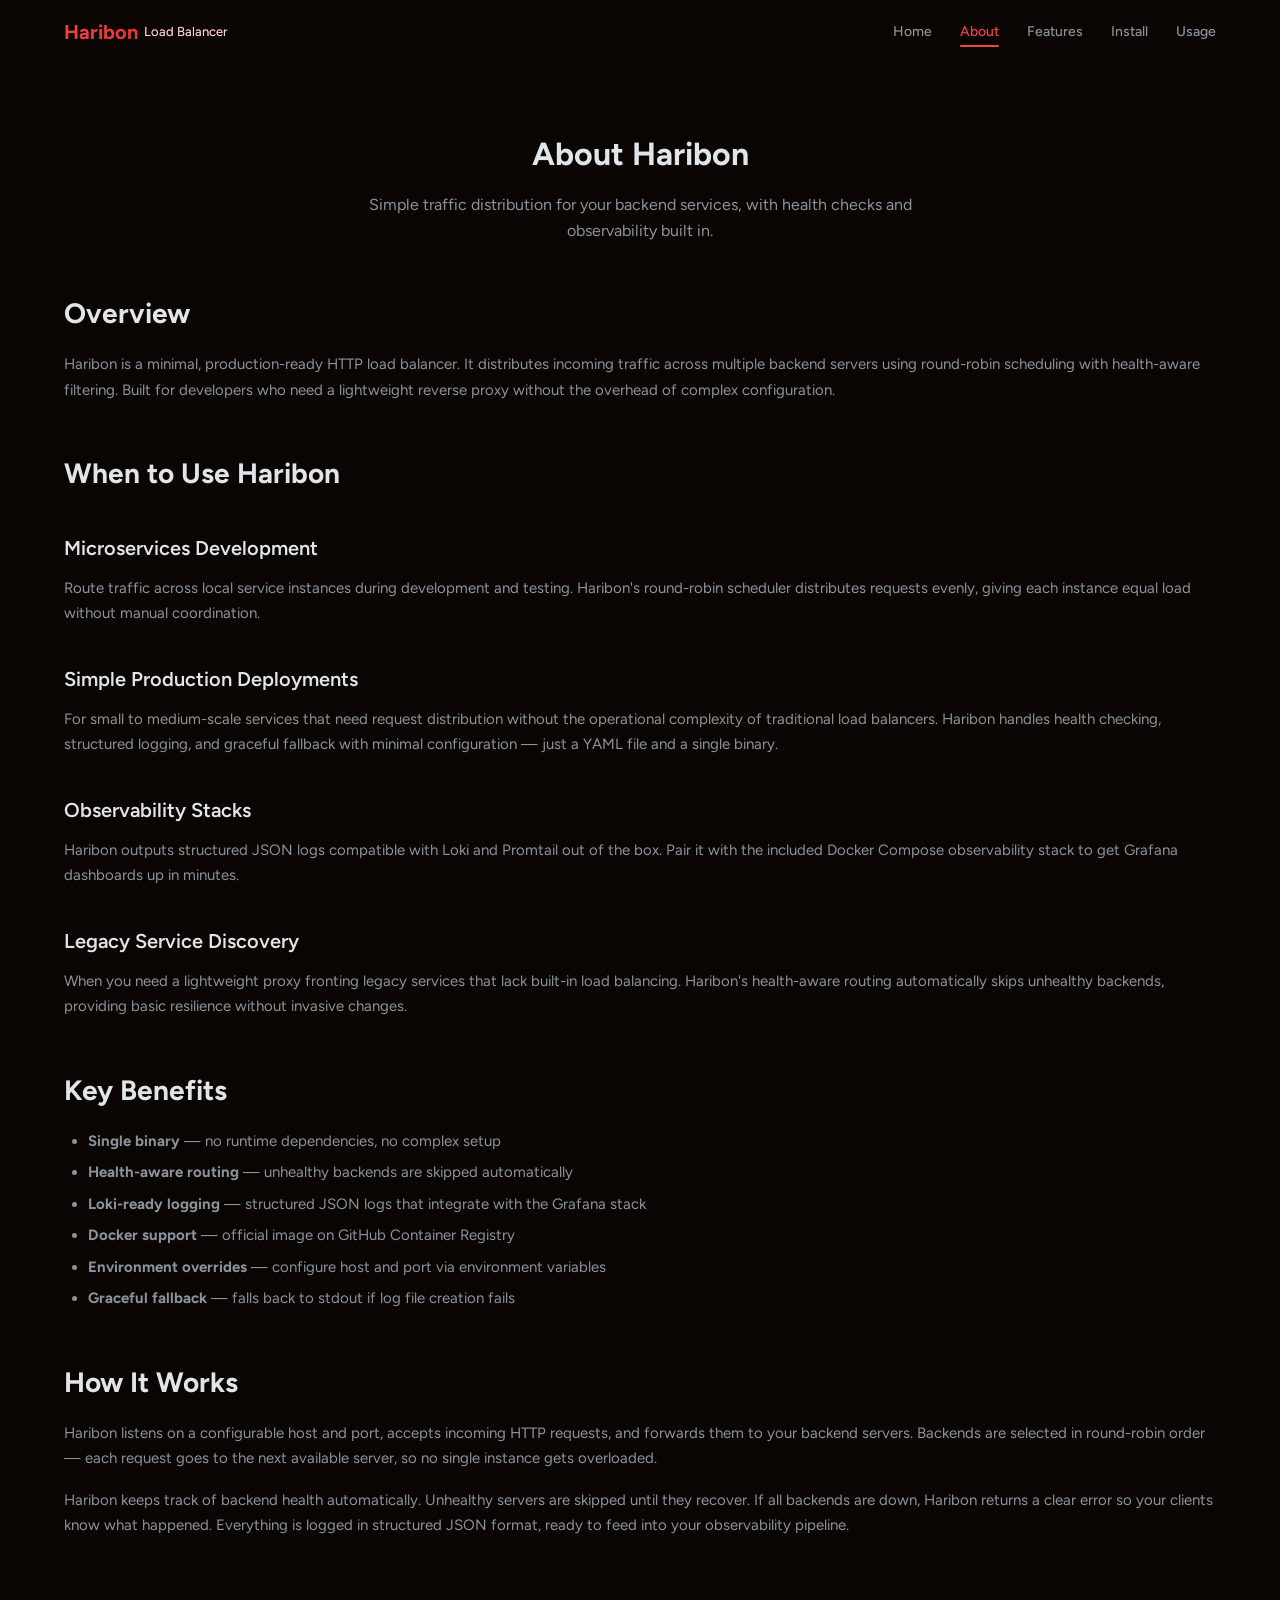
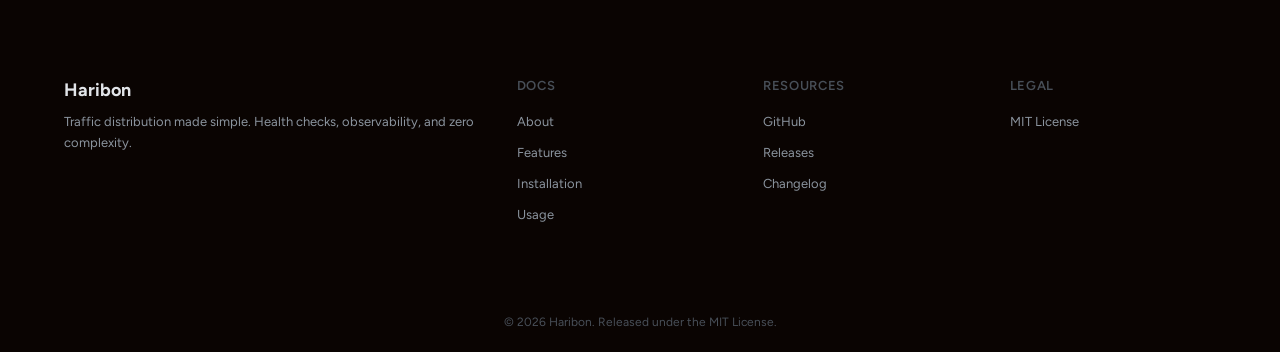
==== docs/about.html @ cd489459 "docs: add About page with detailed information on Haribon's features and benefits" ====
<!DOCTYPE html>
<html lang="en">
<head>
  <meta charset="UTF-8">
  <meta name="viewport" content="width=device-width, initial-scale=1.0">
  <meta name="description" content="Learn how Haribon distributes traffic across your backend services — simple to set up, health-aware, and fully observable.">
  <title>About — Haribon</title>
  <link rel="preconnect" href="https://fonts.googleapis.com">
  <link rel="preconnect" href="https://fonts.gstatic.com" crossorigin>
  <link href="https://fonts.googleapis.com/css2?family=Figtree:wght@400;500;600;700&display=swap" rel="stylesheet">
  <link rel="stylesheet" href="css/style.css">
</head>
<body>

  <header class="header">
    <div class="header-inner">
      <a href="/" class="logo">
        Haribon
        <span class="logo-tagline">Load Balancer</span>
      </a>
      <nav class="nav">
        <a href="/">Home</a>
        <a href="about.html" class="active">About</a>
        <a href="features.html">Features</a>
        <a href="installation.html">Install</a>
        <a href="usage.html">Usage</a>
      </nav>
      <button class="hamburger" aria-label="Open navigation menu" onclick="openDrawer()">
        <svg width="24" height="24" viewBox="0 0 24 24" fill="none" stroke="currentColor" stroke-width="2">
          <path d="M3 12h18M3 6h18M3 18h18"/>
        </svg>
      </button>
    </div>
  </header>

  <div class="drawer-overlay" id="drawer-overlay" onclick="closeDrawer()"></div>
  <div class="drawer" id="drawer">
    <button class="drawer-close" aria-label="Close navigation menu" onclick="closeDrawer()">
      <svg width="24" height="24" viewBox="0 0 24 24" fill="none" stroke="currentColor" stroke-width="2">
        <path d="M18 6L6 18M6 6l12 12"/>
      </svg>
    </button>
    <nav class="drawer-nav">
      <a href="/" onclick="closeDrawer()">Home</a>
      <a href="about.html" onclick="closeDrawer()">About</a>
      <a href="features.html" onclick="closeDrawer()">Features</a>
      <a href="installation.html" onclick="closeDrawer()">Install</a>
      <a href="usage.html" onclick="closeDrawer()">Usage</a>
    </nav>
  </div>

  <section class="section">
    <div class="section-header">
      <h2>About Haribon</h2>
      <p>Simple traffic distribution for your backend services, with health checks and observability built in.</p>
    </div>
    <div class="page-content">
      <h2>Overview</h2>
      <p>Haribon is a minimal, production-ready HTTP load balancer. It distributes incoming traffic across multiple backend servers using round-robin scheduling with health-aware filtering. Built for developers who need a lightweight reverse proxy without the overhead of complex configuration.</p>

      <h2>When to Use Haribon</h2>
      <h3>Microservices Development</h3>
      <p>Route traffic across local service instances during development and testing. Haribon's round-robin scheduler distributes requests evenly, giving each instance equal load without manual coordination.</p>

      <h3>Simple Production Deployments</h3>
      <p>For small to medium-scale services that need request distribution without the operational complexity of traditional load balancers. Haribon handles health checking, structured logging, and graceful fallback with minimal configuration — just a YAML file and a single binary.</p>

      <h3>Observability Stacks</h3>
      <p>Haribon outputs structured JSON logs compatible with Loki and Promtail out of the box. Pair it with the included Docker Compose observability stack to get Grafana dashboards up in minutes.</p>

      <h3>Legacy Service Discovery</h3>
      <p>When you need a lightweight proxy fronting legacy services that lack built-in load balancing. Haribon's health-aware routing automatically skips unhealthy backends, providing basic resilience without invasive changes.</p>

      <h2>Key Benefits</h2>
      <ul>
        <li><strong>Single binary</strong> — no runtime dependencies, no complex setup</li>
        <li><strong>Health-aware routing</strong> — unhealthy backends are skipped automatically</li>
        <li><strong>Loki-ready logging</strong> — structured JSON logs that integrate with the Grafana stack</li>
        <li><strong>Docker support</strong> — official image on GitHub Container Registry</li>
        <li><strong>Environment overrides</strong> — configure host and port via environment variables</li>
        <li><strong>Graceful fallback</strong> — falls back to stdout if log file creation fails</li>
      </ul>

      <h2>How It Works</h2>
      <p>Haribon listens on a configurable host and port, accepts incoming HTTP requests, and forwards them to your backend servers. Backends are selected in round-robin order — each request goes to the next available server, so no single instance gets overloaded.</p>

      <p>Haribon keeps track of backend health automatically. Unhealthy servers are skipped until they recover. If all backends are down, Haribon returns a clear error so your clients know what happened. Everything is logged in structured JSON format, ready to feed into your observability pipeline.</p>
    </div>
  </section>

  <footer class="footer">
    <div class="footer-grid">
      <div class="footer-brand">
        <h3>Haribon</h3>
        <p>Traffic distribution made simple. Health checks, observability, and zero complexity.</p>
      </div>
      <div class="footer-col">
        <h4>Docs</h4>
        <a href="about.html">About</a>
        <a href="features.html">Features</a>
        <a href="installation.html">Installation</a>
        <a href="usage.html">Usage</a>
      </div>
      <div class="footer-col">
        <h4>Resources</h4>
        <a href="https://github.com/marcuwynu23/haribon" target="_blank" rel="noopener">GitHub</a>
        <a href="https://github.com/marcuwynu23/haribon/releases" target="_blank" rel="noopener">Releases</a>
        <a href="https://github.com/marcuwynu23/haribon/blob/main/CHANGELOG.md" target="_blank" rel="noopener">Changelog</a>
      </div>
      <div class="footer-col">
        <h4>Legal</h4>
        <a href="https://github.com/marcuwynu23/haribon/blob/main/LICENSE" target="_blank" rel="noopener">MIT License</a>
      </div>
    </div>
    <div class="footer-bottom">
      &copy; 2026 Haribon. Released under the MIT License.
    </div>
  </footer>

  <script>
    function openDrawer() {
      document.getElementById('drawer').classList.add('open');
      document.getElementById('drawer-overlay').classList.add('open');
    }

    function closeDrawer() {
      document.getElementById('drawer').classList.remove('open');
      document.getElementById('drawer-overlay').classList.remove('open');
    }
  </script>
</body>
</html>
---- docs/css/style.css ----
:root {
  --bg-primary: #0a0402;
  --bg-secondary: #0a0402;
  --bg-tertiary: #140d08;
  --border: transparent;
  --text-primary: #e1e4e8;
  --text-secondary: #8b949e;
  --text-tertiary: #484f58;
  --accent: #ef4444;
  --accent-hover: #dc2626;
  --font-sans: 'Figtree', -apple-system, BlinkMacSystemFont, 'Segoe UI', sans-serif;
  --font-mono: 'SF Mono', 'Fira Code', 'Cascadia Code', 'JetBrains Mono', monospace;
}

*, *::before, *::after {
  box-sizing: border-box;
  margin: 0;
  padding: 0;
}

html {
  font-size: 16px;
  scroll-behavior: smooth;
}

body {
  font-family: var(--font-sans);
  background: var(--bg-primary);
  color: var(--text-primary);
  line-height: 1.6;
  min-height: 100vh;
  display: flex;
  flex-direction: column;
}

a {
  color: var(--accent);
  transition: color 0.2s;
}

a:hover {
  color: var(--accent-hover);
}

img {
  max-width: 100%;
  display: block;
}

.container {
  padding: 64px;
}

@media (max-width: 768px) {
  .container {
    padding: 24px;
  }
}

@media (max-width: 480px) {
  .container {
    padding: 16px;
  }
}

@media (min-width: 1600px) {
  .container {
    padding: 64px 96px;
  }
}

/* ─── Header ─── */

.header {
  position: sticky;
  top: 0;
  z-index: 100;
  background: var(--bg-secondary);
  border-bottom: 1px solid var(--border);
}

.header-inner {
  display: flex;
  align-items: center;
  justify-content: space-between;
  padding: 16px 64px;
  max-width: 1400px;
  margin: 0 auto;
}

@media (max-width: 768px) {
  .header-inner {
    padding: 12px 24px;
  }
}

@media (max-width: 480px) {
  .header-inner {
    padding: 12px 16px;
  }
}

.logo {
  display: flex;
  align-items: center;
  gap: 6px;
  text-decoration: none;
  font-weight: 700;
  font-size: 1.25rem;
  background: linear-gradient(135deg, #ef4444, #dc2626);
  -webkit-background-clip: text;
  -webkit-text-fill-color: transparent;
  background-clip: text;
}

.logo-tagline {
  font-weight: 400;
  font-size: 0.8125rem;
  color: #e1e4e8;
  -webkit-text-fill-color: #e1e4e8;
  margin-left: 0;
}

.nav {
  display: flex;
  align-items: center;
  gap: 28px;
}

.nav a {
  text-decoration: none;
  color: var(--text-secondary);
  font-size: 0.875rem;
  font-weight: 500;
  transition: color 0.2s;
  position: relative;
}

.nav a:hover,
.nav a.active {
  color: var(--accent);
}

.nav a.active::after {
  content: '';
  position: absolute;
  bottom: -4px;
  left: 0;
  right: 0;
  height: 2px;
  background: var(--accent);
  border-radius: 1px;
}

/* ─── Hamburger ─── */

.hamburger {
  display: none;
  background: none;
  border: none;
  cursor: pointer;
  padding: 4px;
  color: var(--text-primary);
}

.hamburger svg {
  display: block;
}

@media (max-width: 768px) {
  .nav {
    display: none;
  }

  .hamburger {
    display: flex;
  }
}

/* ─── Drawer ─── */

.drawer-overlay {
  position: fixed;
  inset: 0;
  background: rgba(0, 0, 0, 0.6);
  z-index: 200;
  opacity: 0;
  pointer-events: none;
  transition: opacity 0.25s;
}

.drawer-overlay.open {
  opacity: 1;
  pointer-events: auto;
}

.drawer {
  position: fixed;
  top: 0;
  right: -260px;
  width: 260px;
  height: 100vh;
  background: var(--bg-secondary);
  z-index: 210;
  padding: 24px;
  transition: right 0.25s;
  display: flex;
  flex-direction: column;
  gap: 20px;
}

.drawer.open {
  right: 0;
}

.drawer-close {
  align-self: flex-end;
  background: none;
  border: none;
  cursor: pointer;
  color: var(--text-primary);
  padding: 4px;
}

.drawer-nav {
  display: flex;
  flex-direction: column;
  gap: 16px;
}

.drawer-nav a {
  text-decoration: none;
  color: var(--text-secondary);
  font-size: 1rem;
  font-weight: 500;
}

.drawer-nav a:hover {
  color: var(--accent);
}

/* ─── Hero ─── */

.hero {
  min-height: 100vh;
  display: flex;
  flex-direction: column;
  align-items: center;
  justify-content: center;
  text-align: center;
  position: relative;
  overflow: hidden;
}

#hero-canvas {
  position: absolute;
  inset: 0;
  pointer-events: none;
  z-index: 0;
}

.hero-content {
  position: relative;
  z-index: 1;
  max-width: 720px;
}

.hero h1 {
  font-size: 3.25rem;
  font-weight: 700;
  line-height: 1.15;
  margin-bottom: 20px;
}

.hero h1 span {
  color: var(--accent);
}

.hero p {
  font-size: 1.125rem;
  color: var(--text-secondary);
  margin-bottom: 36px;
  max-width: 560px;
  margin-left: auto;
  margin-right: auto;
}

.hero-actions {
  display: flex;
  gap: 16px;
  justify-content: center;
  flex-wrap: wrap;
}

.btn {
  display: inline-flex;
  align-items: center;
  gap: 8px;
  padding: 12px 28px;
  border-radius: 8px;
  font-family: var(--font-sans);
  font-size: 0.9375rem;
  font-weight: 600;
  text-decoration: none;
  cursor: pointer;
  border: none;
  transition: background 0.2s, transform 0.15s;
}

.btn:hover {
  transform: translateY(-1px);
}

.btn-primary {
  background: var(--accent);
  color: #fff;
}

.btn-primary:hover {
  background: var(--accent-hover);
  color: #fff;
}

.btn-secondary {
  background: transparent;
  color: var(--text-primary);
  border: 1px solid var(--text-tertiary);
}

.btn-secondary:hover {
  border-color: var(--accent);
  color: var(--accent);
}

@media (max-width: 900px) {
  .hero h1 {
    font-size: 2.5rem;
  }
}

@media (max-width: 768px) {
  .hero h1 {
    font-size: 2rem;
  }

  .hero p {
    font-size: 1rem;
  }
}

@media (max-width: 600px) {
  .hero-actions {
    flex-direction: column;
    align-items: center;
  }
}

@media (max-width: 480px) {
  .hero h1 {
    font-size: 1.625rem;
  }
}

/* ─── Sections ─── */

.section {
  padding: 64px;
}

@media (max-width: 768px) {
  .section {
    padding: 56px 24px;
  }
}

@media (max-width: 480px) {
  .section {
    padding: 56px 16px;
  }
}

.section-header {
  text-align: center;
  margin-bottom: 48px;
}

.section-header h2 {
  font-size: 2rem;
  font-weight: 700;
  margin-bottom: 12px;
}

.section-header p {
  color: var(--text-secondary);
  font-size: 1rem;
  max-width: 560px;
  margin: 0 auto;
}

@media (max-width: 768px) {
  .section-header h2 {
    font-size: 1.5rem;
  }
}

@media (max-width: 480px) {
  .section-header h2 {
    font-size: 1.25rem;
  }
}

/* ─── Feature Grid ─── */

.feature-grid {
  display: grid;
  grid-template-columns: repeat(auto-fill, minmax(300px, 1fr));
  gap: 16px;
  max-width: 1100px;
  margin: 0 auto;
}

.feature-card {
  background: var(--bg-tertiary);
  border-radius: 10px;
  padding: 28px;
  border: 1px solid var(--border);
}

.feature-card h3 {
  font-size: 1rem;
  font-weight: 600;
  margin-bottom: 8px;
}

.feature-card p {
  font-size: 0.875rem;
  color: var(--text-secondary);
  line-height: 1.6;
}

@media (max-width: 768px) {
  .feature-grid {
    grid-template-columns: 1fr;
  }
}

/* ─── Badge Grid (Frameworks) ─── */

.badge-grid {
  display: flex;
  flex-wrap: wrap;
  gap: 10px;
  justify-content: center;
}

.badge {
  display: inline-flex;
  align-items: center;
  padding: 6px 16px;
  background: var(--bg-tertiary);
  border: 1px solid var(--text-tertiary);
  border-radius: 20px;
  font-size: 0.8125rem;
  font-weight: 500;
  color: var(--text-secondary);
}

/* ─── Code Block ─── */

.code-block {
  background: var(--bg-tertiary);
  border-radius: 8px;
  padding: 20px 24px;
  overflow-x: auto;
  font-family: var(--font-mono);
  font-size: 0.8125rem;
  line-height: 1.65;
  color: var(--text-primary);
}

.code-block .cmd {
  color: #ef4444;
}

.code-block .comment {
  color: #484f58;
}

.code-block .dim {
  color: #6b7280;
}

.code-block .string {
  color: #7ee787;
}

.code-block .keyword {
  color: #ff7b72;
}

/* ─── Description List ─── */

.dl {
  display: flex;
  flex-direction: column;
  gap: 1px;
  background: var(--text-tertiary);
  border-radius: 8px;
  overflow: hidden;
}

.dl-row {
  display: flex;
  background: var(--bg-primary);
}

.dl-label {
  flex: 0 0 180px;
  padding: 14px 20px;
  font-weight: 600;
  font-size: 0.875rem;
  background: var(--bg-tertiary);
}

.dl-value {
  flex: 1;
  padding: 14px 20px;
  font-size: 0.875rem;
  color: var(--text-secondary);
  font-family: var(--font-mono);
}

@media (max-width: 768px) {
  .dl-row {
    flex-direction: column;
  }

  .dl-label {
    flex: none;
    padding: 12px 16px 4px;
    background: transparent;
  }

  .dl-value {
    padding: 4px 16px 12px;
  }
}

/* ─── Page Content (About, Usage) ─── */

.page-content {
  max-width: 100%;
}

.page-content h2 {
  font-size: 1.75rem;
  font-weight: 700;
  margin-top: 48px;
  margin-bottom: 16px;
}

.page-content h3 {
  font-size: 1.25rem;
  font-weight: 600;
  margin-top: 36px;
  margin-bottom: 12px;
}

.page-content p {
  font-size: 0.9375rem;
  color: var(--text-secondary);
  margin-bottom: 16px;
  line-height: 1.7;
}

.page-content ul,
.page-content ol {
  margin-bottom: 16px;
  padding-left: 24px;
  color: var(--text-secondary);
  font-size: 0.9375rem;
  line-height: 1.7;
}

.page-content li {
  margin-bottom: 6px;
}

.page-content .code-block {
  margin: 24px 0;
}

.page-content .dl {
  margin: 24px 0;
}

/* ─── Install Steps ─── */

.install-steps {
  display: flex;
  flex-direction: column;
  gap: 24px;
}

.install-step {
  display: flex;
  gap: 16px;
  align-items: flex-start;
}

.install-step-num {
  flex-shrink: 0;
  width: 36px;
  height: 36px;
  border-radius: 50%;
  background: var(--accent);
  color: #fff;
  display: flex;
  align-items: center;
  justify-content: center;
  font-weight: 700;
  font-size: 0.875rem;
}

.install-step-content h3 {
  font-size: 1rem;
  font-weight: 600;
  margin-bottom: 6px;
}

.install-step-content p {
  font-size: 0.875rem;
  color: var(--text-secondary);
}

/* ─── Footer ─── */

.footer {
  background: var(--bg-secondary);
  border-top: 1px solid var(--border);
  margin-top: auto;
}

.footer-grid {
  display: grid;
  grid-template-columns: 2fr 1fr 1fr 1fr;
  gap: 40px;
  padding: 56px 64px;
  max-width: 1400px;
  margin: 0 auto;
}

@media (max-width: 768px) {
  .footer-grid {
    grid-template-columns: 1fr 1fr;
    padding: 40px 24px;
  }
}

@media (max-width: 480px) {
  .footer-grid {
    grid-template-columns: 1fr;
    padding: 40px 16px;
  }
}

.footer-brand h3 {
  font-size: 1.125rem;
  font-weight: 700;
  margin-bottom: 8px;
}

.footer-brand p {
  font-size: 0.8125rem;
  color: var(--text-secondary);
  line-height: 1.6;
}

.footer-col h4 {
  font-size: 0.8125rem;
  font-weight: 600;
  text-transform: uppercase;
  letter-spacing: 0.05em;
  color: var(--text-tertiary);
  margin-bottom: 16px;
}

.footer-col a {
  display: block;
  text-decoration: none;
  color: var(--text-secondary);
  font-size: 0.8125rem;
  margin-bottom: 10px;
}

.footer-col a:hover {
  color: var(--accent);
}

.footer-bottom {
  border-top: 1px solid var(--border);
  padding: 20px 64px;
  text-align: center;
  font-size: 0.75rem;
  color: var(--text-tertiary);
}

@media (max-width: 768px) {
  .footer-bottom {
    padding: 20px 24px;
  }
}

@media (max-width: 480px) {
  .footer-bottom {
    padding: 16px;
  }
}
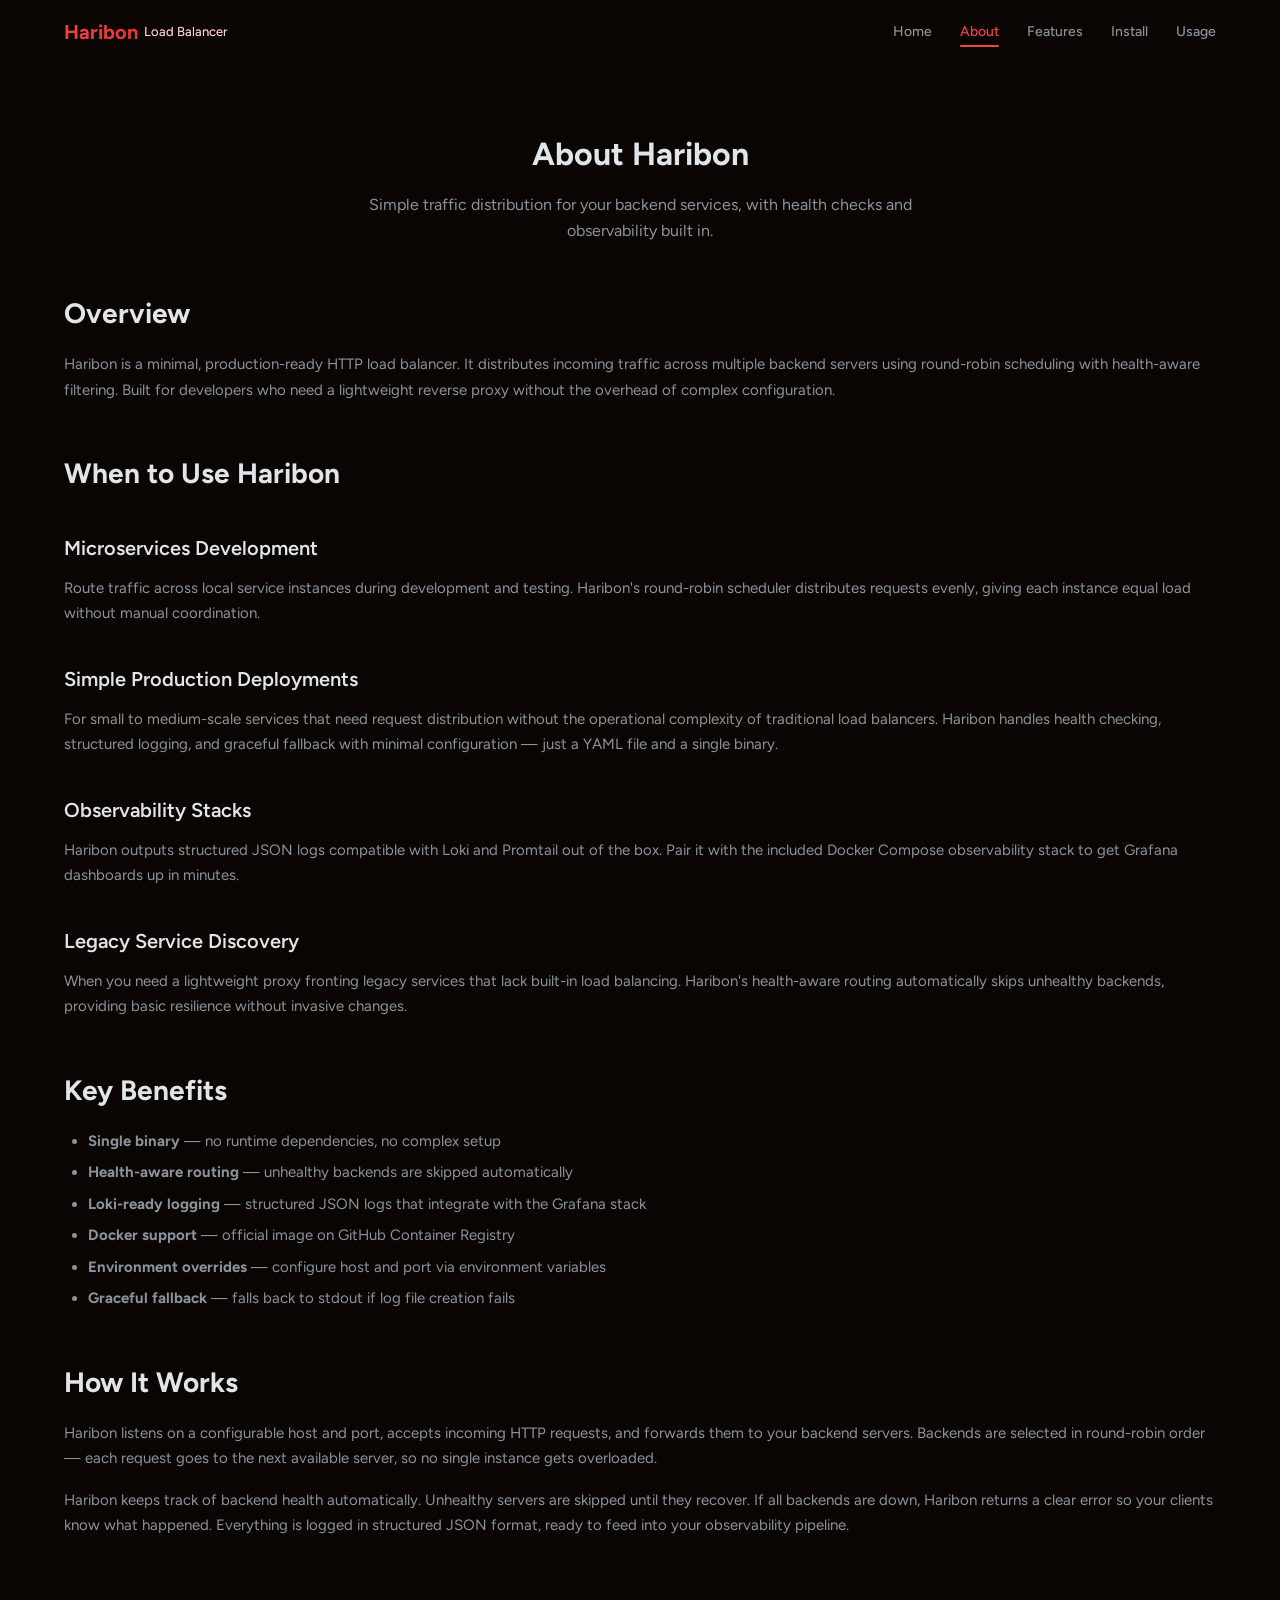
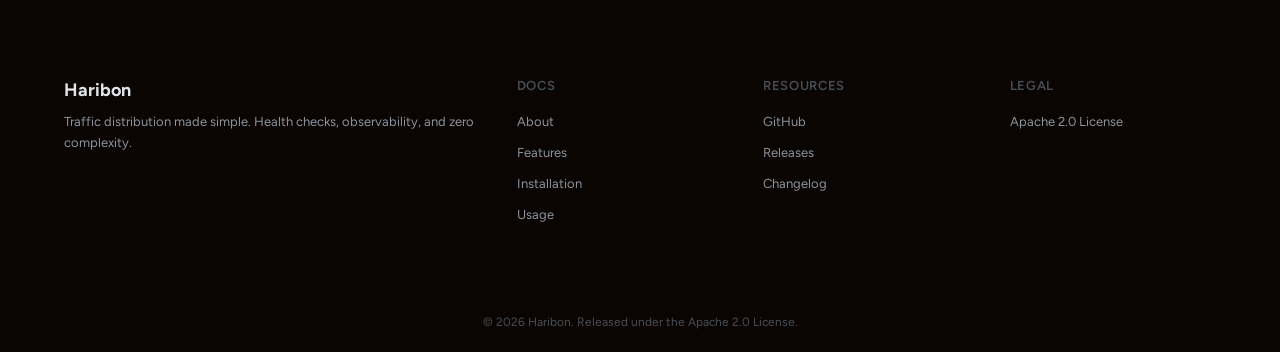
==== commit 881f07c4: "chore(license): change license from MIT to Apache 2.0 for marcuwynu23 and iammwwhobuild" ====
--- a/docs/about.html
+++ b/docs/about.html
@@ -109,11 +109,11 @@
       </div>
       <div class="footer-col">
         <h4>Legal</h4>
-        <a href="https://github.com/marcuwynu23/haribon/blob/main/LICENSE" target="_blank" rel="noopener">MIT License</a>
+        <a href="https://github.com/marcuwynu23/haribon/blob/main/LICENSE" target="_blank" rel="noopener">Apache 2.0 License</a>
       </div>
     </div>
     <div class="footer-bottom">
-      &copy; 2026 Haribon. Released under the MIT License.
+      &copy; 2026 Haribon. Released under the Apache 2.0 License.
     </div>
   </footer>
 
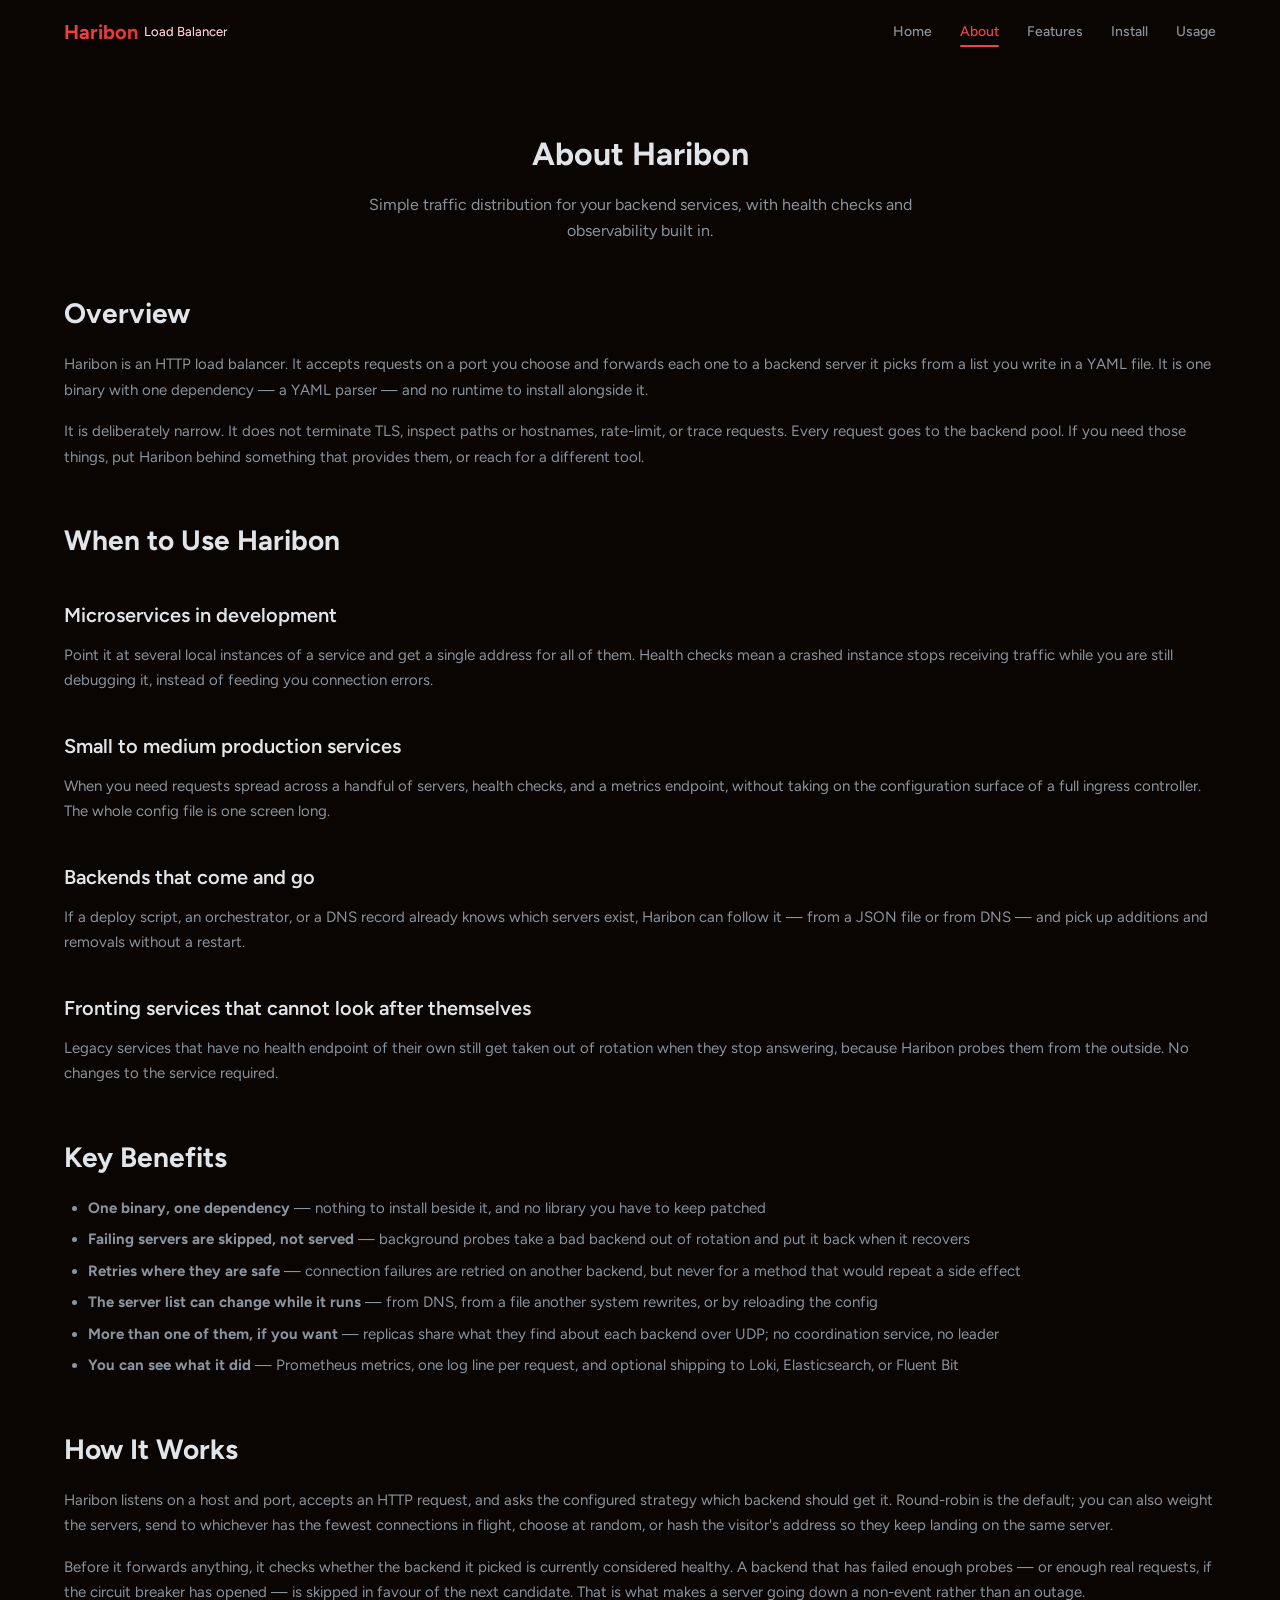
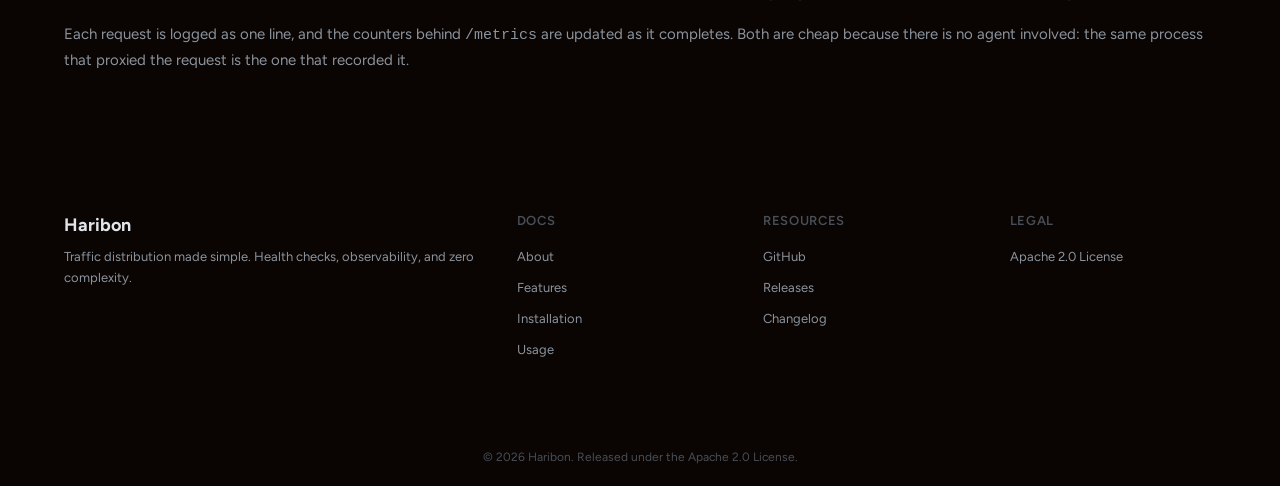
==== commit 4f7fa0eb: "docs: update user guide and documentation" ====
--- a/docs/about.html
+++ b/docs/about.html
@@ -3,7 +3,7 @@
 <head>
   <meta charset="UTF-8">
   <meta name="viewport" content="width=device-width, initial-scale=1.0">
-  <meta name="description" content="Learn how Haribon distributes traffic across your backend services — simple to set up, health-aware, and fully observable.">
+  <meta name="description" content="What Haribon is, when to use it, and when something else is the better choice.">
   <title>About — Haribon</title>
   <link rel="preconnect" href="https://fonts.googleapis.com">
   <link rel="preconnect" href="https://fonts.gstatic.com" crossorigin>
@@ -56,35 +56,40 @@
     </div>
     <div class="page-content">
       <h2>Overview</h2>
-      <p>Haribon is a minimal, production-ready HTTP load balancer. It distributes incoming traffic across multiple backend servers using round-robin scheduling with health-aware filtering. Built for developers who need a lightweight reverse proxy without the overhead of complex configuration.</p>
+      <p>Haribon is an HTTP load balancer. It accepts requests on a port you choose and forwards each one to a backend server it picks from a list you write in a YAML file. It is one binary with one dependency — a YAML parser — and no runtime to install alongside it.</p>
+
+      <p>It is deliberately narrow. It does not terminate TLS, inspect paths or hostnames, rate-limit, or trace requests. Every request goes to the backend pool. If you need those things, put Haribon behind something that provides them, or reach for a different tool.</p>
 
       <h2>When to Use Haribon</h2>
-      <h3>Microservices Development</h3>
-      <p>Route traffic across local service instances during development and testing. Haribon's round-robin scheduler distributes requests evenly, giving each instance equal load without manual coordination.</p>
 
-      <h3>Simple Production Deployments</h3>
-      <p>For small to medium-scale services that need request distribution without the operational complexity of traditional load balancers. Haribon handles health checking, structured logging, and graceful fallback with minimal configuration — just a YAML file and a single binary.</p>
+      <h3>Microservices in development</h3>
+      <p>Point it at several local instances of a service and get a single address for all of them. Health checks mean a crashed instance stops receiving traffic while you are still debugging it, instead of feeding you connection errors.</p>
 
-      <h3>Observability Stacks</h3>
-      <p>Haribon outputs structured JSON logs compatible with Loki and Promtail out of the box. Pair it with the included Docker Compose observability stack to get Grafana dashboards up in minutes.</p>
+      <h3>Small to medium production services</h3>
+      <p>When you need requests spread across a handful of servers, health checks, and a metrics endpoint, without taking on the configuration surface of a full ingress controller. The whole config file is one screen long.</p>
 
-      <h3>Legacy Service Discovery</h3>
-      <p>When you need a lightweight proxy fronting legacy services that lack built-in load balancing. Haribon's health-aware routing automatically skips unhealthy backends, providing basic resilience without invasive changes.</p>
+      <h3>Backends that come and go</h3>
+      <p>If a deploy script, an orchestrator, or a DNS record already knows which servers exist, Haribon can follow it — from a JSON file or from DNS — and pick up additions and removals without a restart.</p>
+
+      <h3>Fronting services that cannot look after themselves</h3>
+      <p>Legacy services that have no health endpoint of their own still get taken out of rotation when they stop answering, because Haribon probes them from the outside. No changes to the service required.</p>
 
       <h2>Key Benefits</h2>
       <ul>
-        <li><strong>Single binary</strong> — no runtime dependencies, no complex setup</li>
-        <li><strong>Health-aware routing</strong> — unhealthy backends are skipped automatically</li>
-        <li><strong>Loki-ready logging</strong> — structured JSON logs that integrate with the Grafana stack</li>
-        <li><strong>Docker support</strong> — official image on GitHub Container Registry</li>
-        <li><strong>Environment overrides</strong> — configure host and port via environment variables</li>
-        <li><strong>Graceful fallback</strong> — falls back to stdout if log file creation fails</li>
+        <li><strong>One binary, one dependency</strong> — nothing to install beside it, and no library you have to keep patched</li>
+        <li><strong>Failing servers are skipped, not served</strong> — background probes take a bad backend out of rotation and put it back when it recovers</li>
+        <li><strong>Retries where they are safe</strong> — connection failures are retried on another backend, but never for a method that would repeat a side effect</li>
+        <li><strong>The server list can change while it runs</strong> — from DNS, from a file another system rewrites, or by reloading the config</li>
+        <li><strong>More than one of them, if you want</strong> — replicas share what they find about each backend over UDP; no coordination service, no leader</li>
+        <li><strong>You can see what it did</strong> — Prometheus metrics, one log line per request, and optional shipping to Loki, Elasticsearch, or Fluent Bit</li>
       </ul>
 
       <h2>How It Works</h2>
-      <p>Haribon listens on a configurable host and port, accepts incoming HTTP requests, and forwards them to your backend servers. Backends are selected in round-robin order — each request goes to the next available server, so no single instance gets overloaded.</p>
+      <p>Haribon listens on a host and port, accepts an HTTP request, and asks the configured strategy which backend should get it. Round-robin is the default; you can also weight the servers, send to whichever has the fewest connections in flight, choose at random, or hash the visitor's address so they keep landing on the same server.</p>
 
-      <p>Haribon keeps track of backend health automatically. Unhealthy servers are skipped until they recover. If all backends are down, Haribon returns a clear error so your clients know what happened. Everything is logged in structured JSON format, ready to feed into your observability pipeline.</p>
+      <p>Before it forwards anything, it checks whether the backend it picked is currently considered healthy. A backend that has failed enough probes — or enough real requests, if the circuit breaker has opened — is skipped in favour of the next candidate. That is what makes a server going down a non-event rather than an outage.</p>
+
+      <p>Each request is logged as one line, and the counters behind <code>/metrics</code> are updated as it completes. Both are cheap because there is no agent involved: the same process that proxied the request is the one that recorded it.</p>
     </div>
   </section>
 
